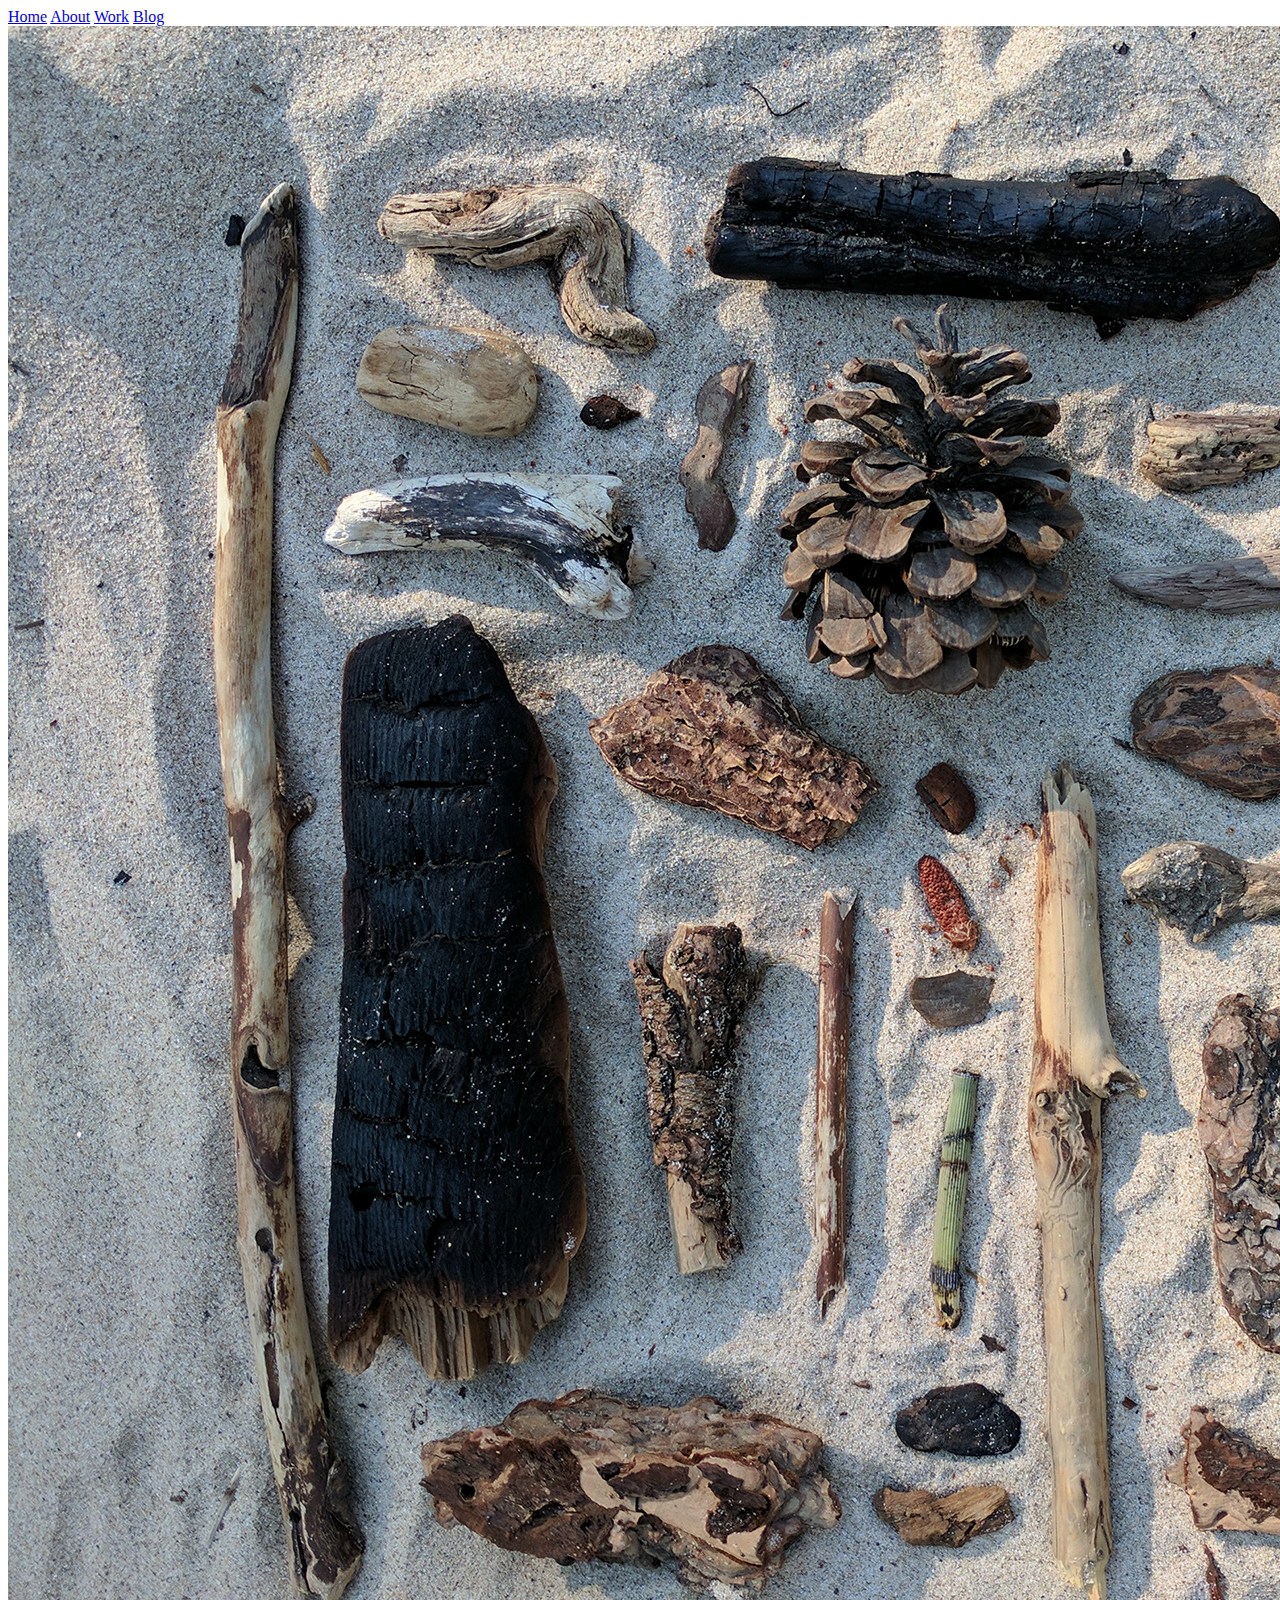
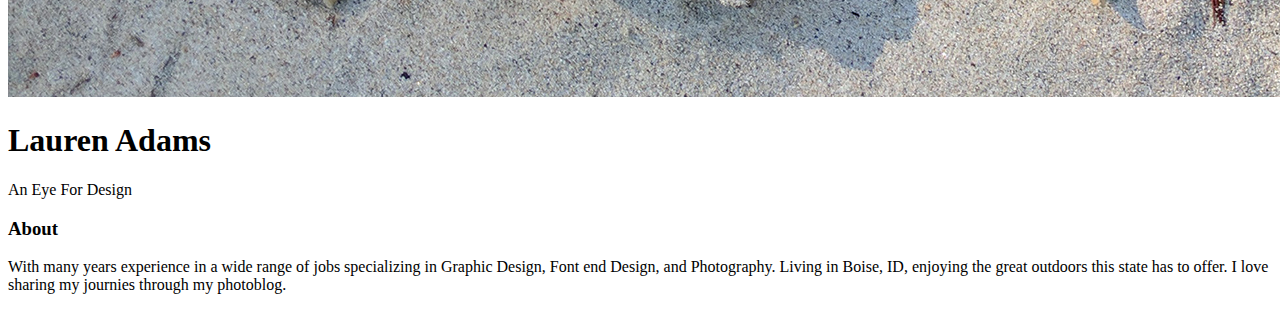
==== unit_3/index.html @ 8ecd4d9e "trial and error" ====
<!DOCTYPE html>
<html>
	<head>
		<title>Lauren Adams Design</title>

		<link rel=“stylesheet” type=“text/css” href=“css/style.css”>
	</head>

	<body>
		<header>
			<nav>
				<a href="#">Home</a>
				<a href="#">About</a>
				<a href="#">Work</a>
				<a href="#">Blog</a>
			</nav>
		</header>

		<section>
			<img src="images/webheader.jpg">
			<h1>Lauren Adams</h1>
			<p>An Eye For Design</p>
		</section>

		<main>
			<h3>About</h3>
			<p>With many years experience in a wide range of jobs specializing in Graphic Design, Font end Design, and Photography. Living in Boise, ID, enjoying the great outdoors this state has to offer. I love sharing my journies through my photoblog.</p>
		</main>
		<footer>
		</footer>
	</body>

</html>
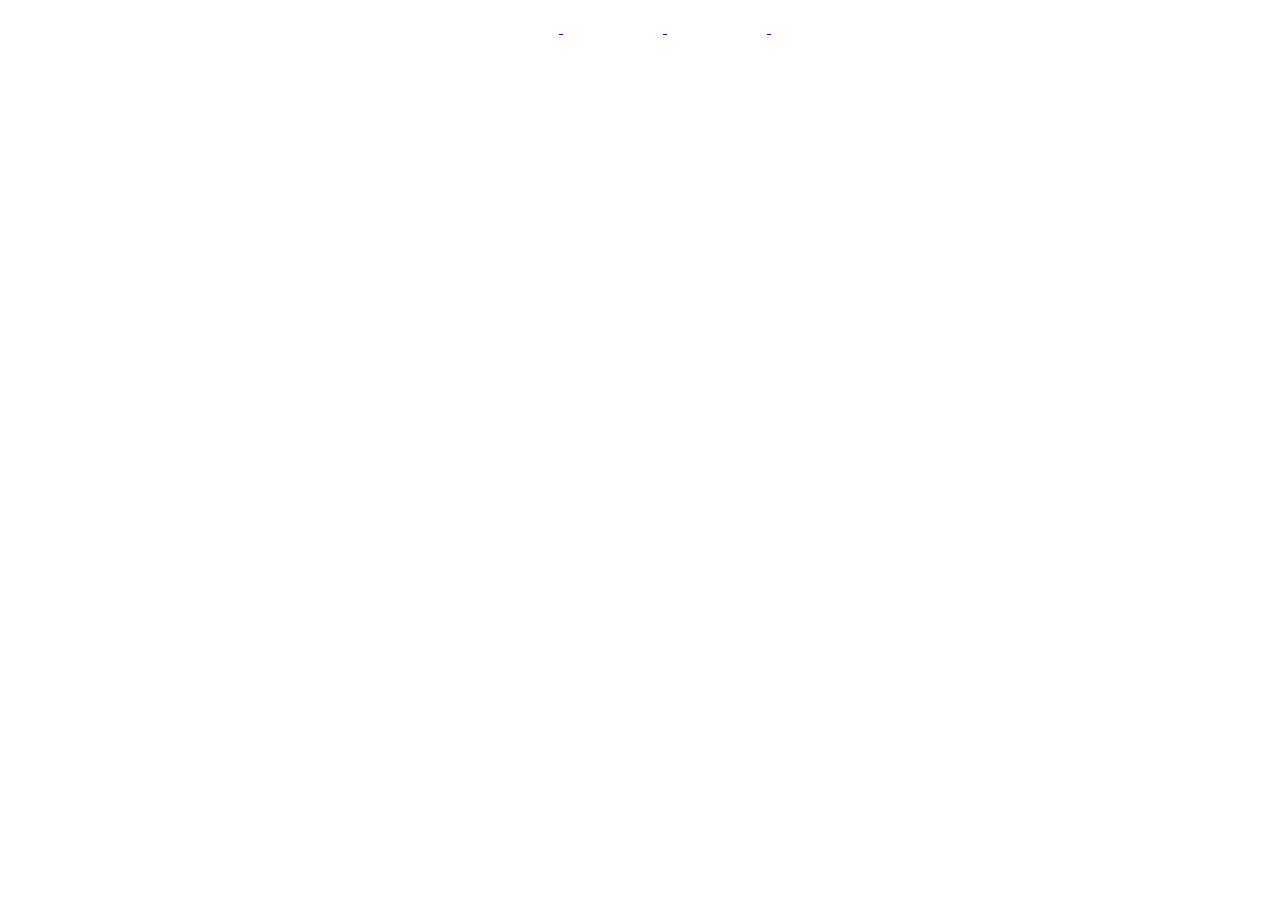
==== commit b1ae4172: "Trial Unit 3" ====
--- a/unit_3/index.html
+++ b/unit_3/index.html
@@ -1,33 +1,34 @@
 <!DOCTYPE html>
 <html>
-	<head>
-		<title>Lauren Adams Design</title>
+<head>
+	<link rel="stylesheet" type="text/css" href="css/style.css">
+	<title>Lauren Adams Design</title>
+</head>
+<body>
+	<header>
+		<div id="hero">
+			<div id="hero-text">
+				<h1>Lauren   Adams </h1>
+				<h3>An Eye For Design</h3>
+			</div>
+		<a href="#work">
+			<button id="work">Work</button>
+		</a>
+		<a href="#blog">
+			<button id="blog">Blog</button>
+		</a>
+		<a href="#about">
+			<button id="about">About</button>
+		</a>
+			<a href="#contact">
+			<button id="contact">Contact</button>
+		</a>
+		</div>
+	</header>
 
-		<link rel=“stylesheet” type=“text/css” href=“css/style.css”>
-	</head>
+<!-- 	<main>
+		<h2>Gallery</h2>
+	</main> -->
 
-	<body>
-		<header>
-			<nav>
-				<a href="#">Home</a>
-				<a href="#">About</a>
-				<a href="#">Work</a>
-				<a href="#">Blog</a>
-			</nav>
-		</header>
-
-		<section>
-			<img src="images/webheader.jpg">
-			<h1>Lauren Adams</h1>
-			<p>An Eye For Design</p>
-		</section>
-
-		<main>
-			<h3>About</h3>
-			<p>With many years experience in a wide range of jobs specializing in Graphic Design, Font end Design, and Photography. Living in Boise, ID, enjoying the great outdoors this state has to offer. I love sharing my journies through my photoblog.</p>
-		</main>
-		<footer>
-		</footer>
-	</body>
-
+</body>
 </html>--- a/unit_3/css/style.css
+++ b/unit_3/css/style.css
@@ -0,0 +1,93 @@
+body {
+  height: 100%;
+  background-image: url("https://i.imgur.com/XyLh3FS.jpg");
+  background-size: 100%;
+}
+
+#hero {
+    margin-left: 50px;
+    margin-top: 10px;
+    margin-bottom: 75px;
+    height: 100%;
+    background-position: center;
+    background-repeat: no-repeat;
+    background-size: cover;
+    color: white;
+    text-align: center;
+}
+
+#hero-text {
+    text-align: center;
+    position: absolute;
+    top: 35%;
+    left: 50%;
+    transform: translate(-50%, -50%);
+    color: white;
+}
+
+h1 {
+  position: center;
+  font-family: "Lucida Grande", sans-serif;
+  text-transform: uppercase;
+  font-size: 60px;
+  padding-top:30px;
+}
+
+/*h2 {
+    font-family: "Lucida Grande", sans-serif;
+    text-align: center;
+    text-transform: uppercase;
+    font-weight: 100;
+    margin-top: 30px;
+    margin-bottom: 20px;*/
+}
+
+h3 {
+  font-family: "Lucida Grande", sans-serif;
+  text-align: center;
+  text-transform: uppercase;
+  font-weight: 100;
+  margin-top: 30px;
+  margin-bottom: 20px;
+}
+
+button {
+    font-size: 13px;
+    font-color: White;
+    font-family: "Lucida Grande", sans-serif;
+    background-color: transparent;
+    padding-left: 10px;
+    padding-right: 10px;
+    padding-top: 10px;
+    padding-bottom: 10px;
+    border-radius: .5px;
+    margin-right: 20px;
+    border: solid;
+    border-width: 1px;
+    min-width: 80px;
+    max-width: 80px;
+}
+
+#work {
+    color: white;
+    border-color: white;
+    text-transform: uppercase;
+}
+
+#blog {
+    color: white;
+    border-color: white;
+    text-transform: uppercase;
+}
+
+#about {
+    color: white;
+    border-color: white;
+    text-transform: uppercase;
+}
+
+#contact {
+    color: white;
+    border-color: white;
+    text-transform: uppercase;
+}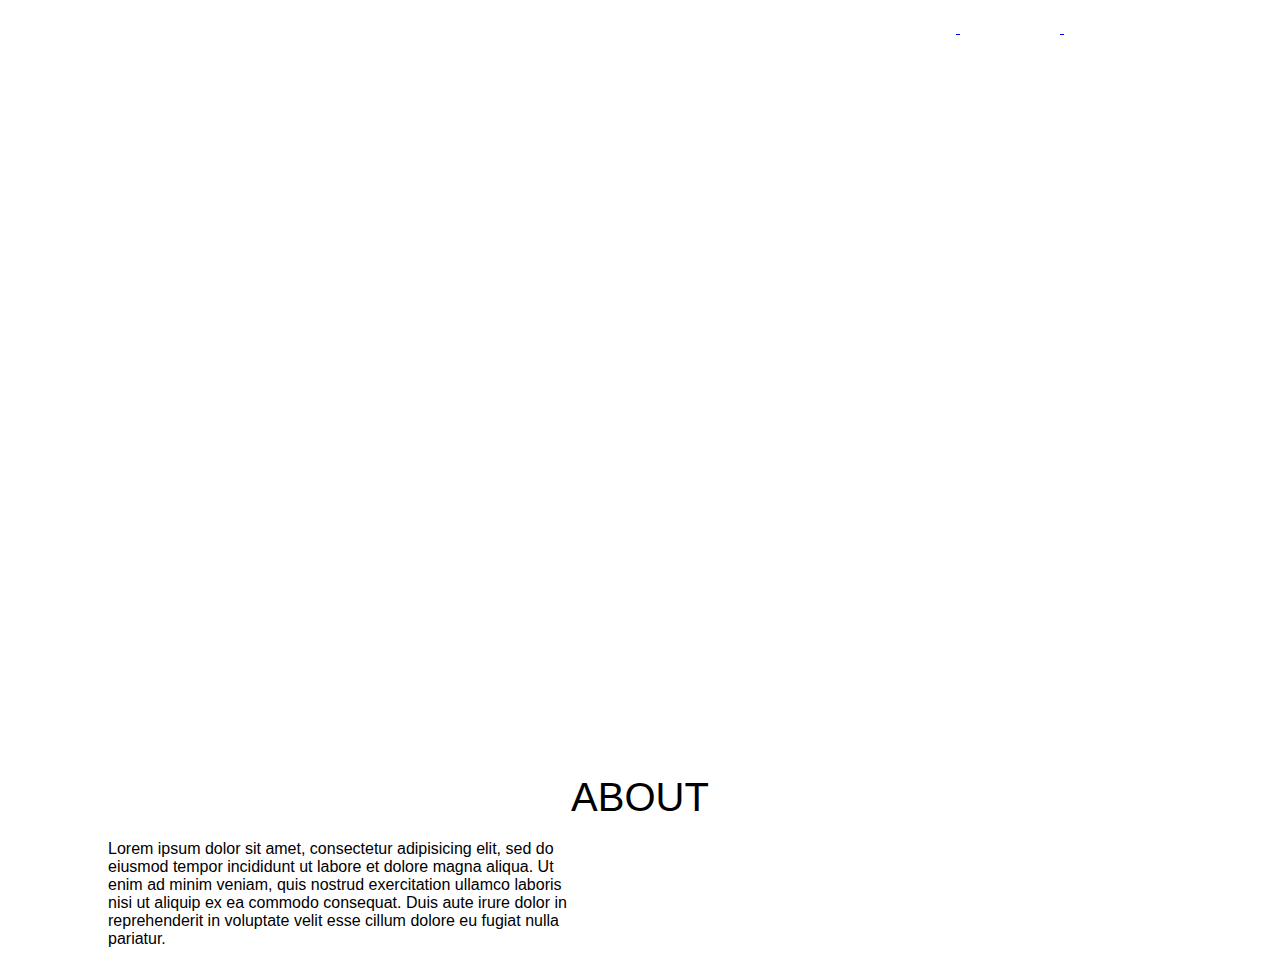
==== commit 6bf1bb55: "round 100" ====
--- a/unit_3/index.html
+++ b/unit_3/index.html
@@ -7,28 +7,41 @@
 <body>
 	<header>
 		<div id="hero">
+
+			<nav>
+				<a href="#work">
+					<button id="work">Work</button>
+				</a>
+				<a href="#blog">
+					<button id="blog">Blog</button>
+				</a>
+				<a href="#about">
+					<button id="about">About</button>
+				</a>
+					<a href="#contact">
+					<button id="contact">Contact</button>
+				</a>
+				
+			</nav>
+			
+	
 			<div id="hero-text">
-				<h1>Lauren   Adams </h1>
-				<h3>An Eye For Design</h3>
+				<h1>lauren adams</h1>
+				<h3>D e s i g n</h3>
 			</div>
-		<a href="#work">
-			<button id="work">Work</button>
-		</a>
-		<a href="#blog">
-			<button id="blog">Blog</button>
-		</a>
-		<a href="#about">
-			<button id="about">About</button>
-		</a>
-			<a href="#contact">
-			<button id="contact">Contact</button>
-		</a>
 		</div>
 	</header>
 
-<!-- 	<main>
-		<h2>Gallery</h2>
-	</main> -->
+	<main>
+		<h2>About</h2>
+			<p>Lorem ipsum dolor sit amet, consectetur adipisicing elit, sed do eiusmod
+			tempor incididunt ut labore et dolore magna aliqua. Ut enim ad minim veniam,
+			quis nostrud exercitation ullamco laboris nisi ut aliquip ex ea commodo
+			consequat. Duis aute irure dolor in reprehenderit in voluptate velit esse
+			cillum dolore eu fugiat nulla pariatur.</p>
+		<div id="aboutimage">
+		</div>
+	</main>
 
 </body>
 </html>--- a/unit_3/css/style.css
+++ b/unit_3/css/style.css
@@ -1,14 +1,17 @@
+@import url(https://fonts.googleapis.com/css?family=Sacramento);
+
 body {
   height: 100%;
-  background-image: url("https://i.imgur.com/XyLh3FS.jpg");
   background-size: 100%;
 }
 
 #hero {
+    background-image: url("https://i.imgur.com/xlP8Imp.jpg");
     margin-left: 50px;
+    margin-right: 50px;
     margin-top: 10px;
-    margin-bottom: 75px;
-    height: 100%;
+    margin-bottom: 45px;
+    height: 80vh;
     background-position: center;
     background-repeat: no-repeat;
     background-size: cover;
@@ -18,8 +21,8 @@
 
 #hero-text {
     text-align: center;
-    position: absolute;
-    top: 35%;
+    position: relative;
+    top: 30%;
     left: 50%;
     transform: translate(-50%, -50%);
     color: white;
@@ -27,28 +30,34 @@
 
 h1 {
   position: center;
-  font-family: "Lucida Grande", sans-serif;
-  text-transform: uppercase;
-  font-size: 60px;
-  padding-top:30px;
+  font-family: "Sacramento", cursive;
+  text-transform: lowercase;
+  font-size: 90px;
 }
 
-/*h2 {
+h2 {
     font-family: "Lucida Grande", sans-serif;
     text-align: center;
     text-transform: uppercase;
+    font-size: 40px;
     font-weight: 100;
     margin-top: 30px;
-    margin-bottom: 20px;*/
+    margin-bottom: 20px;
 }
 
 h3 {
   font-family: "Lucida Grande", sans-serif;
   text-align: center;
   text-transform: uppercase;
+  font-size: 25px;
   font-weight: 100;
-  margin-top: 30px;
+/*  margin-top: 30px;*/
   margin-bottom: 20px;
+}
+
+nav {
+    padding-right: 10px;
+    padding-left: 750px;
 }
 
 button {
@@ -90,4 +99,16 @@
     color: white;
     border-color: white;
     text-transform: uppercase;
+}
+
+p {
+    font-size: 16px;
+    font-color: Gray;
+    font-family: "Lucida Grande", sans-serif;
+    margin-right: 700px;
+    margin-left: 100px;
+}
+
+#aboutimage {
+
 }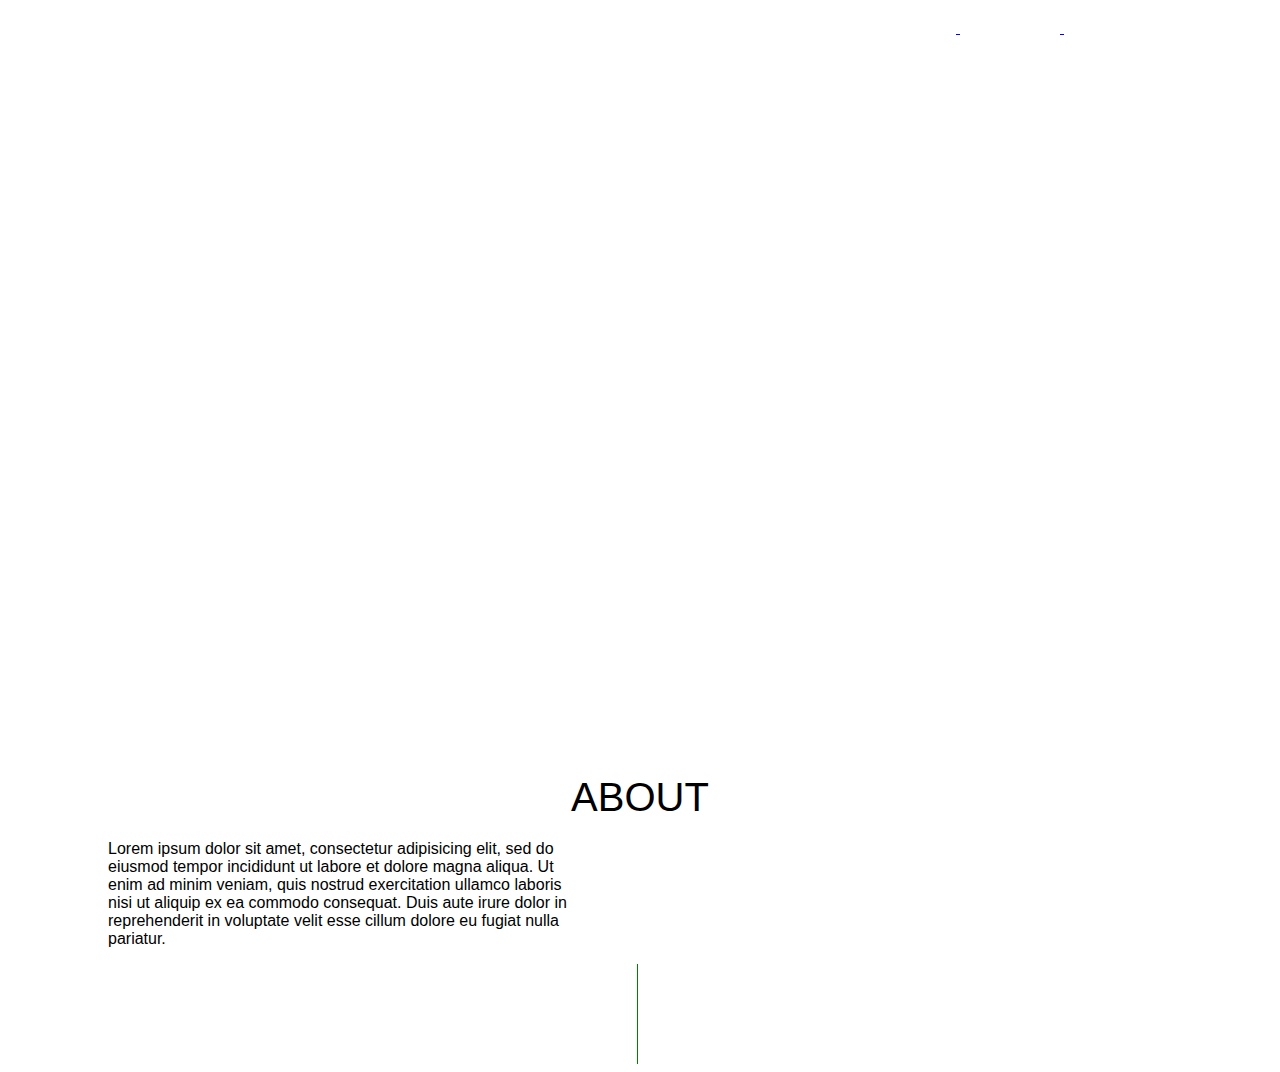
==== commit 6d280929: "latest and greatest" ====
--- a/unit_3/index.html
+++ b/unit_3/index.html
@@ -34,13 +34,10 @@
 
 	<main>
 		<h2>About</h2>
-			<p>Lorem ipsum dolor sit amet, consectetur adipisicing elit, sed do eiusmod
-			tempor incididunt ut labore et dolore magna aliqua. Ut enim ad minim veniam,
-			quis nostrud exercitation ullamco laboris nisi ut aliquip ex ea commodo
-			consequat. Duis aute irure dolor in reprehenderit in voluptate velit esse
-			cillum dolore eu fugiat nulla pariatur.</p>
-		<div id="aboutimage">
-		</div>
+			<div id="column1">
+				<p>Lorem ipsum dolor sit amet, consectetur adipisicing elit, sed do eiusmod	tempor incididunt ut labore et dolore magna aliqua. Ut enim ad minim veniam, quis nostrud exercitation ullamco laboris nisi ut aliquip ex ea commodo consequat. Duis aute irure dolor in reprehenderit in voluptate velit esse cillum dolore eu fugiat nulla pariatur.</p>
+				<div id="vl"><hl></hl></div>
+			</div>
 	</main>
 
 </body>
--- a/unit_3/css/style.css
+++ b/unit_3/css/style.css
@@ -29,7 +29,7 @@
 }
 
 h1 {
-  position: center;
+  text-align: center;
   font-family: "Sacramento", cursive;
   text-transform: lowercase;
   font-size: 90px;
@@ -108,7 +108,11 @@
     margin-right: 700px;
     margin-left: 100px;
 }
-
-#aboutimage {
-
+#vl {
+    border-left: 1px solid green;
+    height: 100px;
+    position: relative;
+    left: 50%;
+    margin-left: -3px;
+    top: 0px;
 }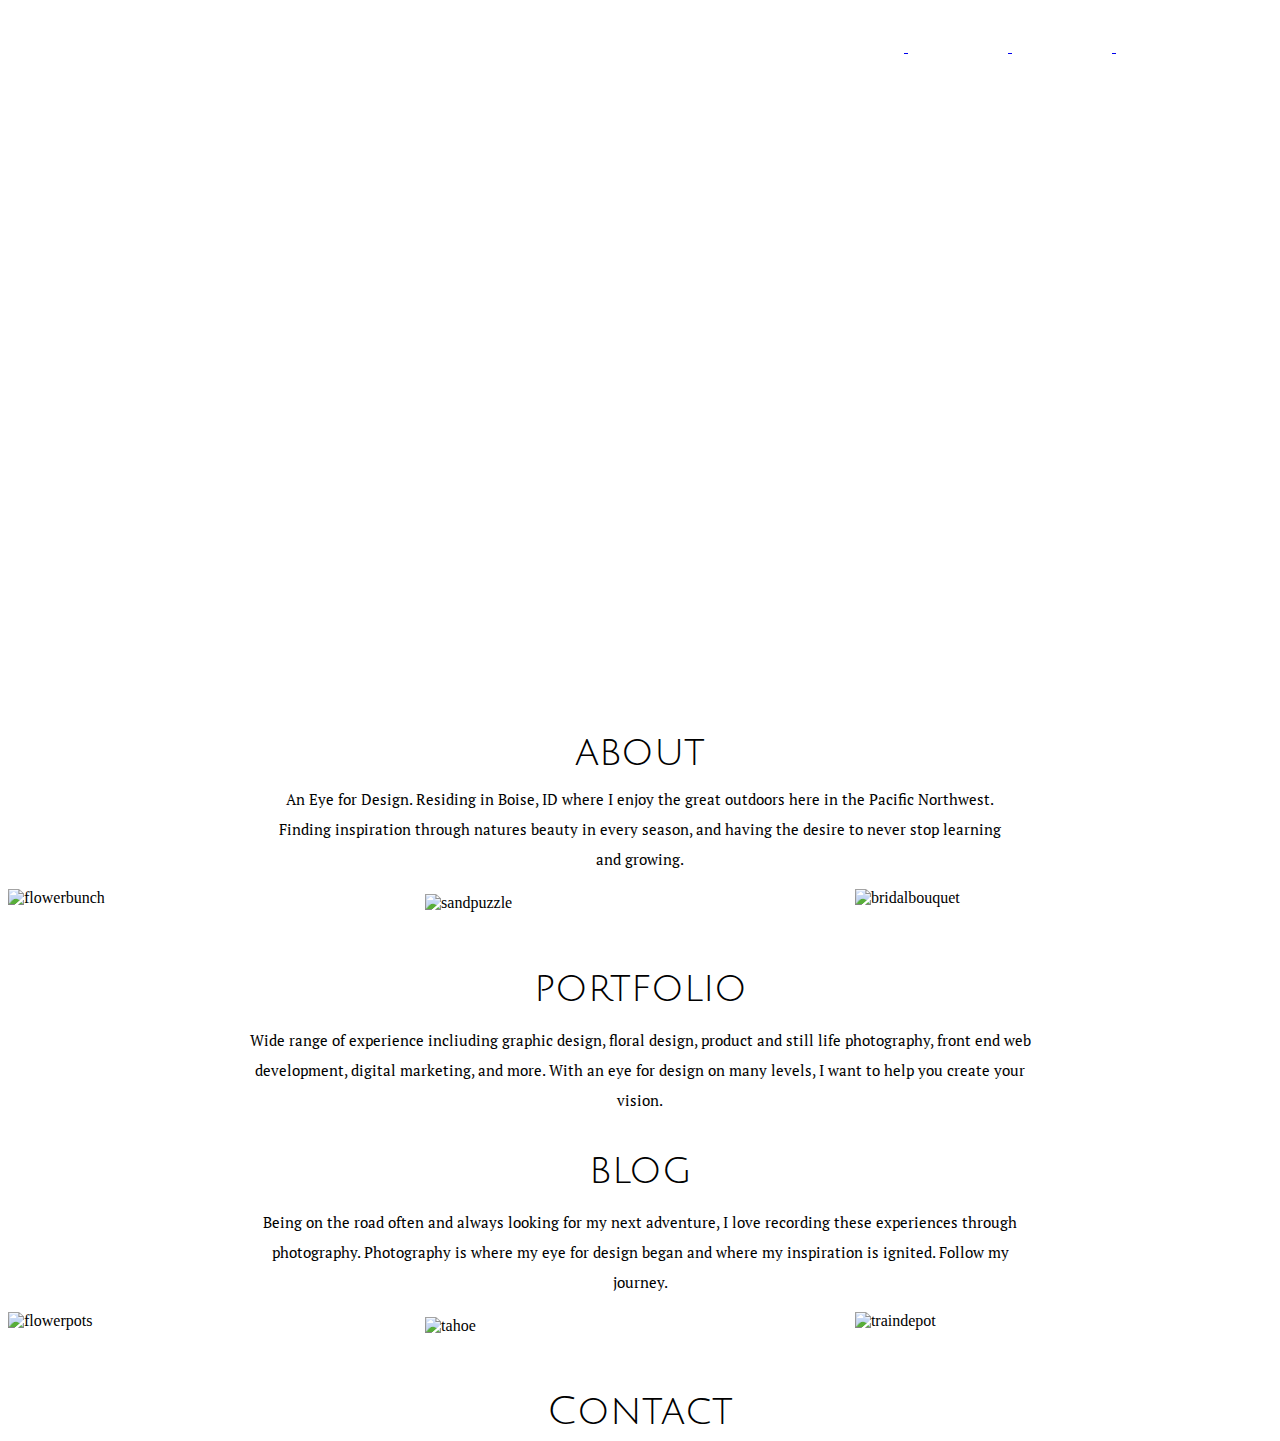
==== commit 78a1e84a: "week 4 submission" ====
--- a/unit_3/index.html
+++ b/unit_3/index.html
@@ -27,17 +27,47 @@
 	
 			<div id="hero-text">
 				<h1>lauren adams</h1>
-				<h3>D e s i g n</h3>
+				<h3>design</h3>
 			</div>
 		</div>
 	</header>
 
 	<main>
-		<h2>About</h2>
-			<div id="column1">
-				<p>Lorem ipsum dolor sit amet, consectetur adipisicing elit, sed do eiusmod	tempor incididunt ut labore et dolore magna aliqua. Ut enim ad minim veniam, quis nostrud exercitation ullamco laboris nisi ut aliquip ex ea commodo consequat. Duis aute irure dolor in reprehenderit in voluptate velit esse cillum dolore eu fugiat nulla pariatur.</p>
-				<div id="vl"><hl></hl></div>
-			</div>
+		<section>
+			<h2>about</h2>
+			<p class="column1"><br>An Eye for Design. Residing in Boise, ID where I enjoy the great outdoors here in the Pacific Northwest. Finding inspiration through natures beauty in every season, and having the desire to never stop learning and growing.</p>
+		</section>
+		
+		<section>
+<!-- 			<div id="flowerbunch"> -->
+			<img src="https://i.imgur.com/u7uw8wl.jpg" alt="flowerbunch" width="33%" height="100%" align="left">
+<!-- 			</div>
+			<div id="sandpuzzle"> -->
+			<img src="https://i.imgur.com/qsD4T9x.jpg" alt="sandpuzzle" width="33%" height="100%" align="middle">
+<!-- 			</div>
+			<div id="bouquet"> -->
+			<img src="https://i.imgur.com/LiKUiW5.jpg" alt="bridalbouquet" width="33%" height="100%" align="right">
+<!-- 			</div> -->
+<br>
+<br>
+<br><br>
+		</section>
+		<section2>
+		<h2>portfolio</h2>
+		<p class="portfolio">Wide range of experience incliuding graphic design, floral design, product and still life photography, front end web development, digital marketing, and more. With an eye for design on many levels, I want to help you create your vision.</p>
+		</section2>
+		<section3>
+		<br>
+		<h2>blog</h2>
+		<p class="blog">Being on the road often and always looking for my next adventure, I love recording these experiences through photography. Photography is where my eye for design began and where my inspiration is ignited. Follow my journey. </p>
+			<img src="https://i.imgur.com/XZCcpfj.jpg" alt="flowerpots" width="33%" height="100%" align="left"> 
+			<img src="https://i.imgur.com/bmVVhOS.jpg" alt="tahoe" width="33%" height="100%" align="middle">
+			<img src="https://i.imgur.com/OuDDEsf.jpg" alt="traindepot" width="33%" height="100%" align="right">
+			<br><br><br><br>
+		</section3>
+		<section4>
+		<h2>Contact</h2>
+		</section4>
 	</main>
 
 </body>
--- a/unit_3/css/style.css
+++ b/unit_3/css/style.css
@@ -1,4 +1,5 @@
-@import url(https://fonts.googleapis.com/css?family=Sacramento);
+@import url(https://fonts.googleapis.com/css?family=Julius+Sans+One|Crimson+Text|PT+Serif);
+@import url(https://fonts.googleapis.com/css?family=Catamaran|Cabin);
 
 body {
   height: 100%;
@@ -7,11 +8,11 @@
 
 #hero {
     background-image: url("https://i.imgur.com/xlP8Imp.jpg");
-    margin-left: 50px;
-    margin-right: 50px;
+    margin-left: 20px;
+    margin-right: 20px;
     margin-top: 10px;
     margin-bottom: 45px;
-    height: 80vh;
+    height: 75vh;
     background-position: center;
     background-repeat: no-repeat;
     background-size: cover;
@@ -30,40 +31,42 @@
 
 h1 {
   text-align: center;
-  font-family: "Sacramento", cursive;
+  font-family: "Julius Sans One", sans-serif;
   text-transform: lowercase;
-  font-size: 90px;
+  font-size: 80px;
 }
 
 h2 {
-    font-family: "Lucida Grande", sans-serif;
+    font-family: "Julius Sans One", sans-serif;
+    color: "#9AAA8A";
     text-align: center;
-    text-transform: uppercase;
+/*    text-transform: uppercase;*/
     font-size: 40px;
     font-weight: 100;
-    margin-top: 30px;
-    margin-bottom: 20px;
+    margin-top: 0px;
+    margin-bottom: 0px;
 }
 
 h3 {
-  font-family: "Lucida Grande", sans-serif;
+  font-family: "Julius Sans One", sans-serif;
   text-align: center;
-  text-transform: uppercase;
-  font-size: 25px;
+/*  text-transform: uppercase;*/
+  font-size: 50px;
   font-weight: 100;
 /*  margin-top: 30px;*/
-  margin-bottom: 20px;
+  margin-bottom: 2px;
 }
 
 nav {
     padding-right: 10px;
     padding-left: 750px;
+    padding-top: 20px;
 }
 
 button {
     font-size: 13px;
     font-color: White;
-    font-family: "Lucida Grande", sans-serif;
+    font-family: "Julius Sans One", sans-serif;
     background-color: transparent;
     padding-left: 10px;
     padding-right: 10px;
@@ -91,8 +94,8 @@
 
 #about {
     color: white;
+    text-transform: uppercase;
     border-color: white;
-    text-transform: uppercase;
 }
 
 #contact {
@@ -101,18 +104,71 @@
     text-transform: uppercase;
 }
 
-p {
+p.column1 {
+    font-size: 15px;
+    font-color: Gray;
+    font-family: "PT Serif", serif;
+    font-weight: 200;
+    text-align: center;
+    margin-top: -20px;
+    margin-right: 270px;
+    margin-left: 270px;
+/*    border-right: 1px solid;*/
+    padding-right: 0px;
+    line-height: 2em;
+/*    f
+loat: left;*/
+}
+p.portfolio {
+    font-size: 15px;
+    font-color: Gray;
+    font-family: "PT Serif", serif;
+    font-weight: 200;
+    text-align: center;
+/*  margin-top: -50px;
+*/  margin-right: 240px;
+    margin-left: 240px;
+/*  border-right: 1px solid;*/
+    padding-right: 0px;
+    line-height: 2em;
+/*  float: left;*/
+}
+
+p.blog {
+    font-size: 15px;
+    font-color: Gray;
+    font-family: "PT Serif", serif;
+    font-weight: 200;
+    text-align: center;
+/*  margin-top: -50px;
+*/  margin-right: 240px;
+    margin-left: 240px;
+/*  border-right: 1px solid;*/
+    padding-right: 0px;
+    line-height: 2em;
+/*  float: left;*/
+}
+/*p.column2 {
     font-size: 16px;
     font-color: Gray;
-    font-family: "Lucida Grande", sans-serif;
-    margin-right: 700px;
-    margin-left: 100px;
+    font-family: "Catamaran";
+    margin-left: 700px;
+    margin-top: -57px;
+    margin-right: 30px;
+    padding-bottom: 100px;
+    line-height: 2em;
+    display: inline-block;
+    float: right;
+}*/
+
+/*#flowerbunch {
+
 }
-#vl {
-    border-left: 1px solid green;
-    height: 100px;
-    position: relative;
-    left: 50%;
-    margin-left: -3px;
-    top: 0px;
-}+
+#sandpuzzle {
+
+}
+
+#bouquet {
+
+}*/